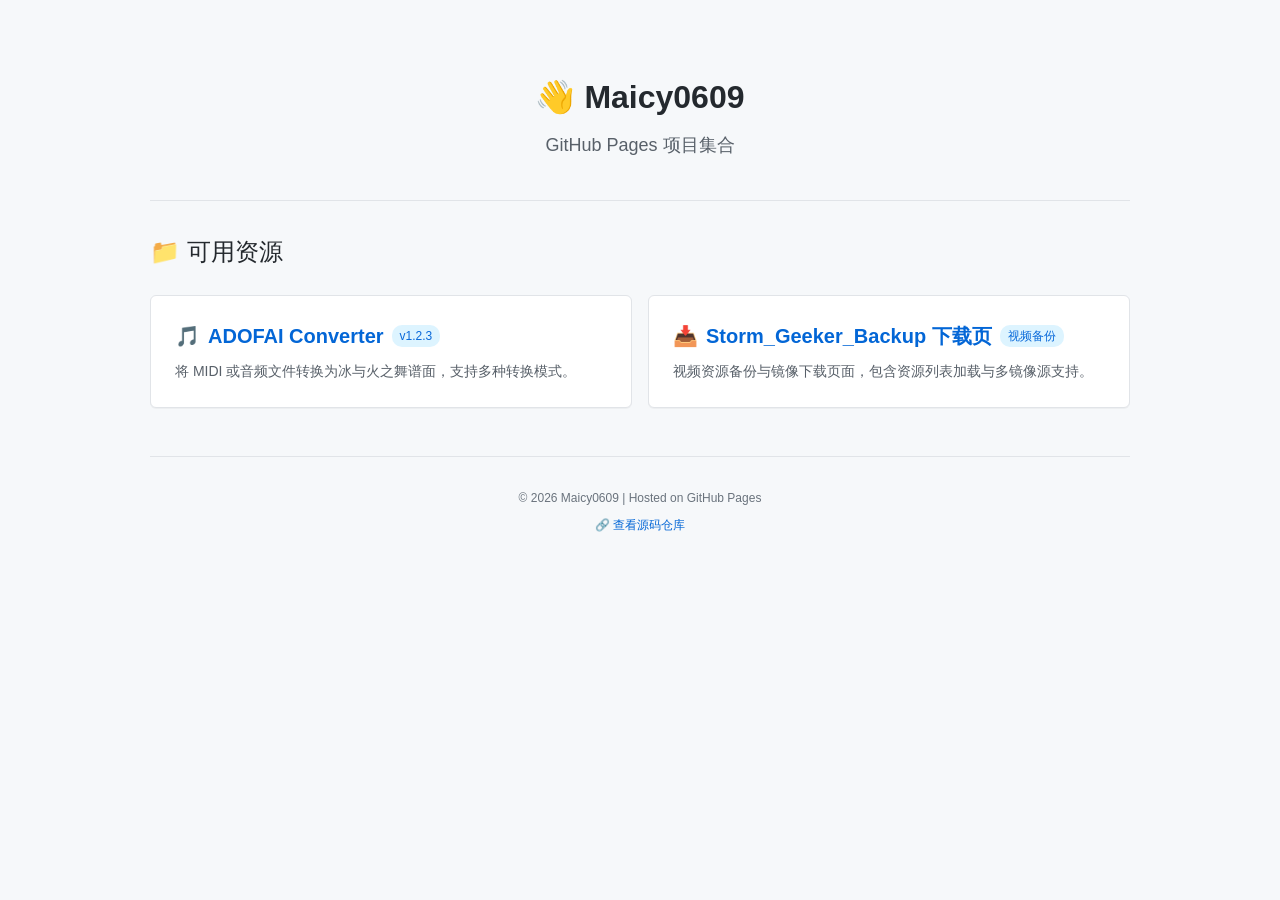
==== index.html @ 808092dd "feat: 更新 ADOFAI Converter 到 v1.2.3 - 更新底部链接为 Maicy0609 仓库 - 添加 File System Access API 兼容性检测 - 浏览器不支持" ====
<!DOCTYPE html>
<html lang="zh-CN">
<head>
    <meta charset="UTF-8">
    <meta name="viewport" content="width=device-width, initial-scale=1.0">
    <title>Maicy0609 - 项目主页</title>
    <style>
        * { margin: 0; padding: 0; box-sizing: border-box; }
        body { 
            font-family: -apple-system, BlinkMacSystemFont, "Segoe UI", Helvetica, Arial, sans-serif;
            line-height: 1.6; 
            color: #24292e;
            background: #f6f8fa;
        }
        .container { 
            max-width: 1012px; 
            margin: 0 auto; 
            padding: 32px 16px; 
        }
        header { 
            text-align: center; 
            padding: 40px 0; 
            border-bottom: 1px solid #e1e4e8;
            margin-bottom: 32px;
        }
        h1 { font-size: 32px; font-weight: 600; margin-bottom: 8px; }
        .subtitle { color: #586069; font-size: 18px; }
        
        .nav-grid {
            display: grid;
            grid-template-columns: repeat(auto-fit, minmax(300px, 1fr));
            gap: 16px;
            margin-top: 24px;
        }
        
        .nav-card {
            background: white;
            border: 1px solid #e1e4e8;
            border-radius: 6px;
            padding: 24px;
            text-decoration: none;
            color: inherit;
            transition: all 0.2s;
            box-shadow: 0 1px 0 rgba(27,31,35,0.04);
        }
        
        .nav-card:hover {
            border-color: #0366d6;
            transform: translateY(-2px);
            box-shadow: 0 3px 6px rgba(149, 157, 165, 0.15);
        }
        
        .nav-card h3 {
            color: #0366d6;
            font-size: 20px;
            margin-bottom: 8px;
            display: flex;
            align-items: center;
            gap: 8px;
        }
        
        .nav-card p {
            color: #586069;
            font-size: 14px;
        }
        
        .badge {
            display: inline-block;
            padding: 2px 8px;
            font-size: 12px;
            font-weight: 500;
            line-height: 18px;
            border-radius: 10px;
            background-color: #ddf4ff;
            color: #0969da;
        }
        
        footer {
            margin-top: 48px;
            padding-top: 32px;
            border-top: 1px solid #e1e4e8;
            text-align: center;
            color: #6a737d;
            font-size: 12px;
        }
    </style>
</head>
<body>
    <div class="container">
        <header>
            <h1>👋 Maicy0609</h1>
            <p class="subtitle">GitHub Pages 项目集合</p>
        </header>

        <section>
            <h2 style="font-size: 24px; font-weight: 400; margin-bottom: 16px;">📁 可用资源</h2>
            <div class="nav-grid">
                <!-- ADOFAI 音乐转换器 -->
                <a href="./ADOFAI_Converter/" class="nav-card">
                    <h3>
                        <span>🎵</span>
                        ADOFAI Converter
                        <span class="badge">v1.2.3</span>
                    </h3>
                    <p>将 MIDI 或音频文件转换为冰与火之舞谱面，支持多种转换模式。</p>
                </a>
                
                <!-- 引用已存在的 Video_Backup 子页面 -->
                <a href="./Video_Backup/video_backup.html" class="nav-card">
                    <h3>
                        <span>📥</span>
                        Storm_Geeker_Backup 下载页
                        <span class="badge">视频备份</span>
                    </h3>
                    <p>视频资源备份与镜像下载页面，包含资源列表加载与多镜像源支持。</p>
                </a>
            </div>
        </section>

        <footer>
            <p>© 2026 Maicy0609 | Hosted on GitHub Pages</p>
            <p style="margin-top: 8px;">
                <a href="https://github.com/Maicy0609/maicy0609.github.io" style="color: #0366d6; text-decoration: none;">
                    🔗 查看源码仓库
                </a>
            </p>
        </footer>
    </div>
</body>
</html>
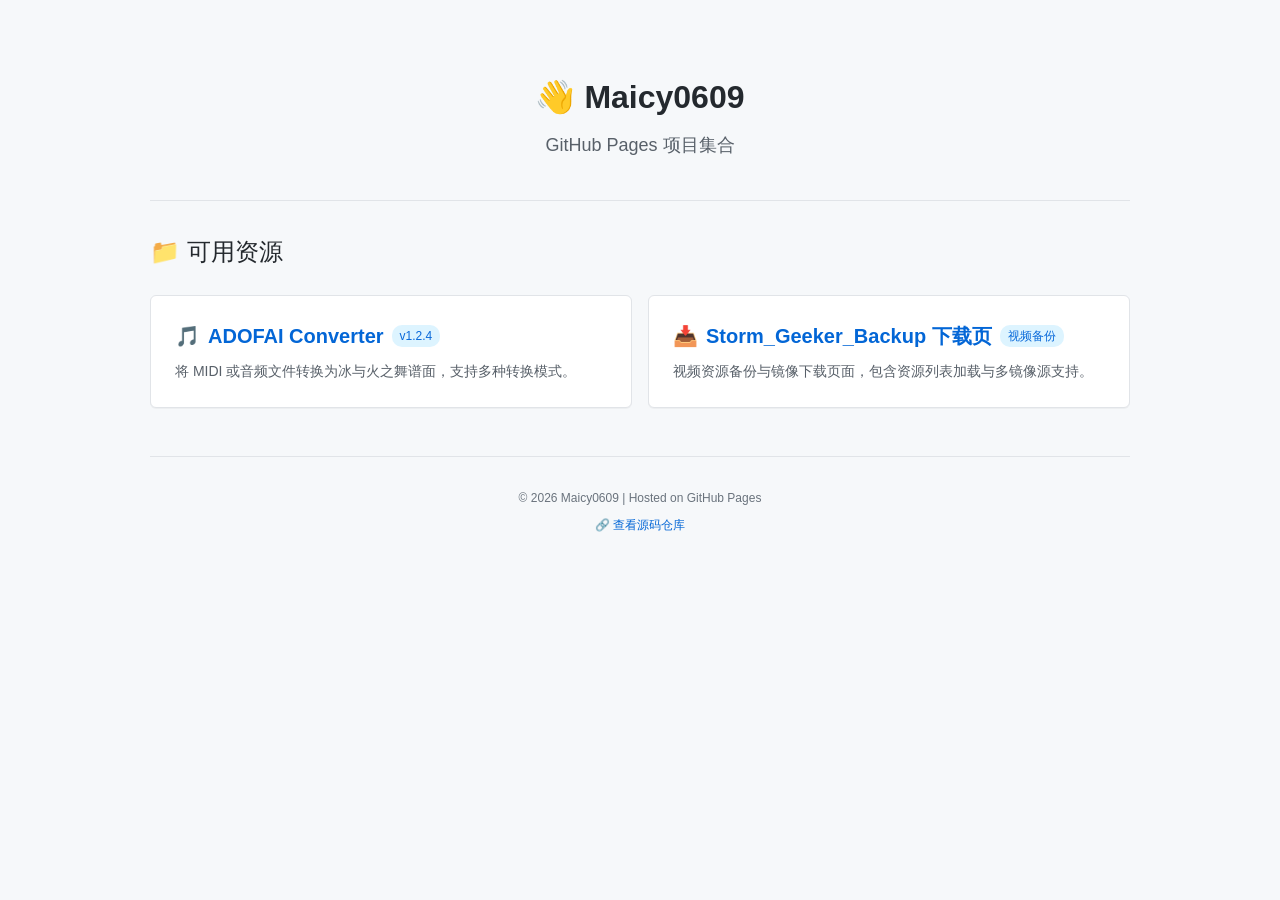
==== commit d9e7a4ee: "feat: 更新 ADOFAI Converter 到 v1.2.4 - 检测流式写入 API 并显示状态气泡 - 无论支持与否都显示相应提示信息" ====
--- a/index.html
+++ b/index.html
@@ -100,7 +100,7 @@
                     <h3>
                         <span>🎵</span>
                         ADOFAI Converter
-                        <span class="badge">v1.2.3</span>
+                        <span class="badge">v1.2.4</span>
                     </h3>
                     <p>将 MIDI 或音频文件转换为冰与火之舞谱面，支持多种转换模式。</p>
                 </a>
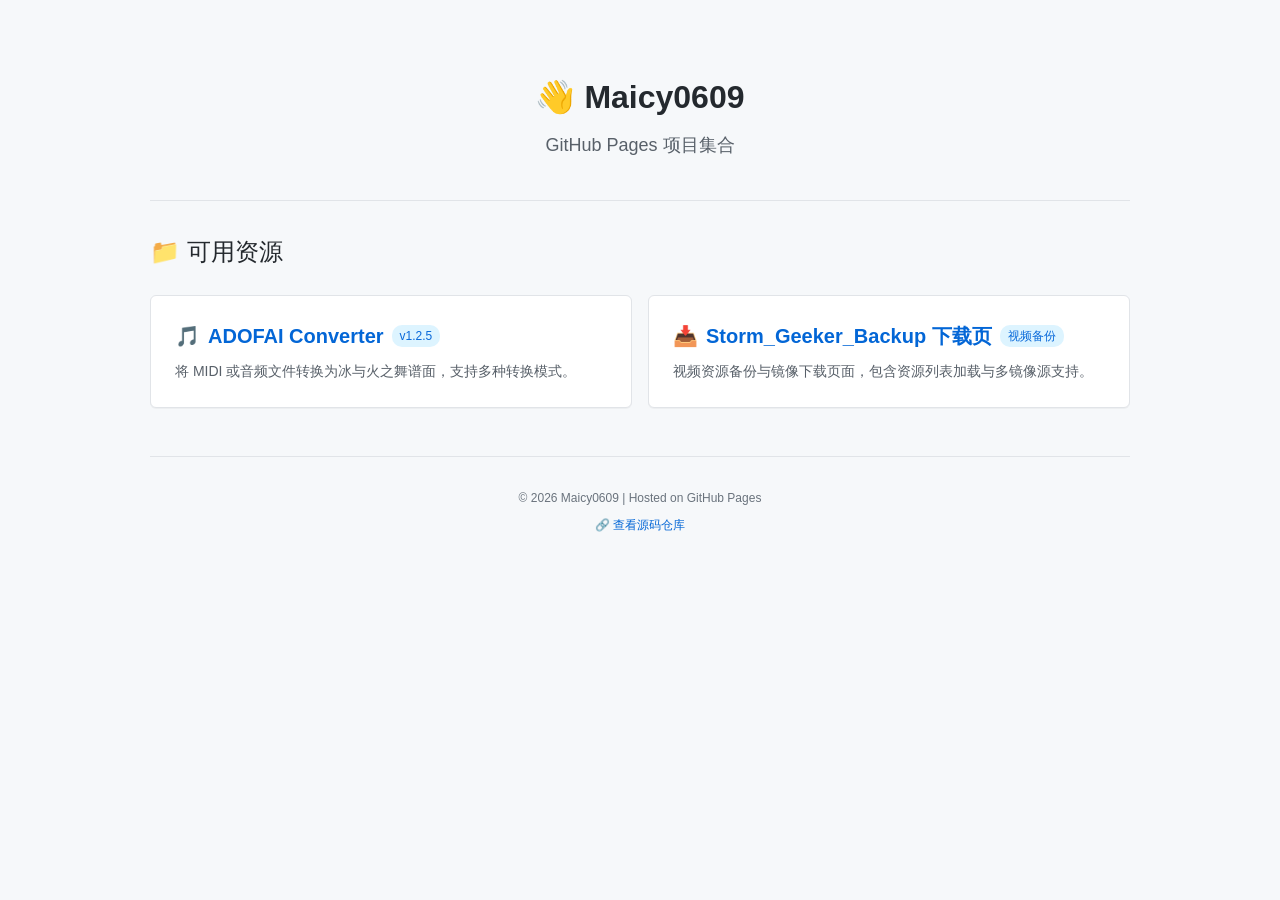
==== commit 6358946d: "feat: 更新 ADOFAI Converter 到 v1.2.5 优化下载文件名格式: - MIDI angle: 音乐名_八度偏移_angle.adofai - MIDI zipper: 音乐名" ====
--- a/index.html
+++ b/index.html
@@ -100,7 +100,7 @@
                     <h3>
                         <span>🎵</span>
                         ADOFAI Converter
-                        <span class="badge">v1.2.4</span>
+                        <span class="badge">v1.2.5</span>
                     </h3>
                     <p>将 MIDI 或音频文件转换为冰与火之舞谱面，支持多种转换模式。</p>
                 </a>
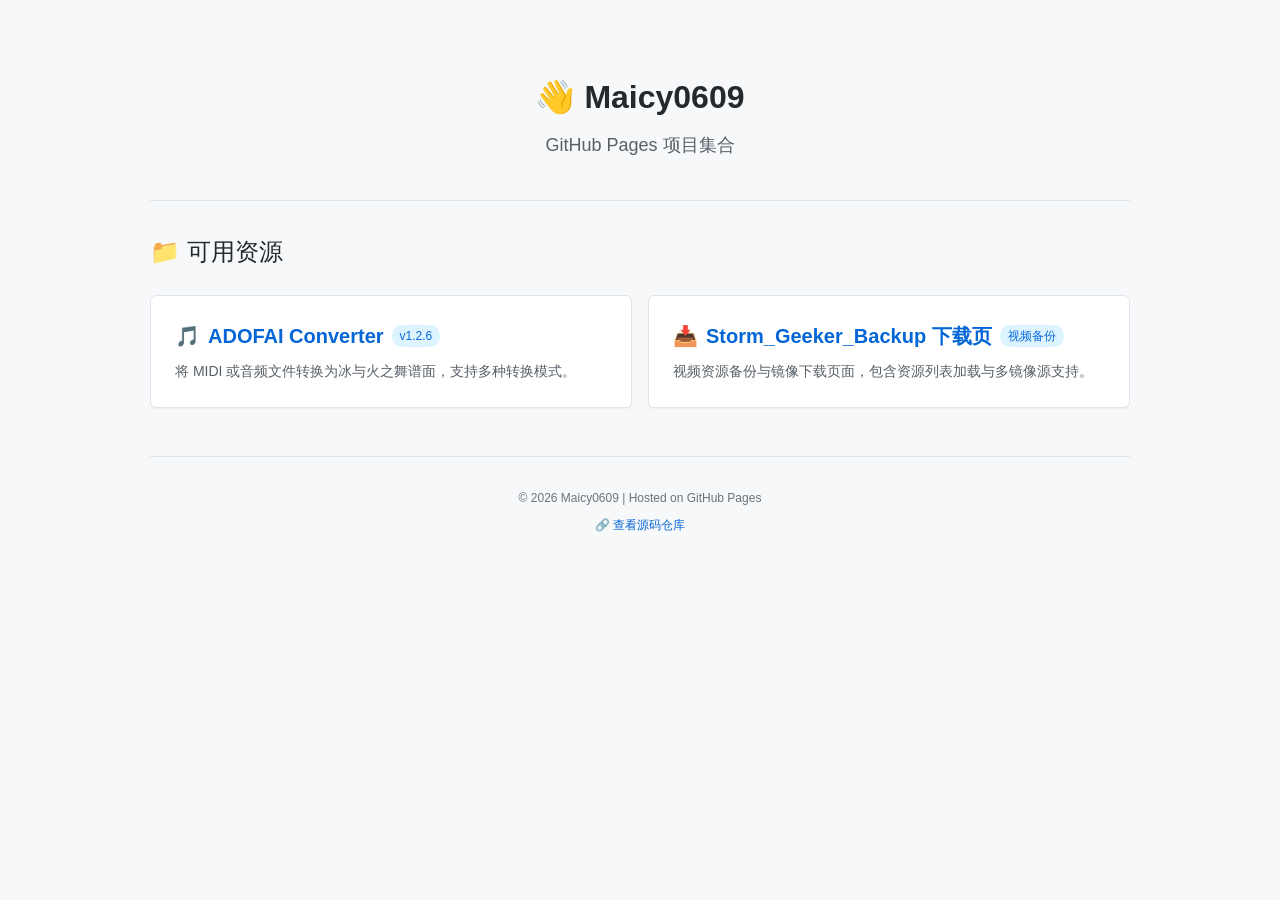
==== commit 63803d37: "fix: 更新 ADOFAI Converter 到 v1.2.6 - 修复 Toast 气泡显示位置（顶部居中） - 修复下载文件后缀名为 .adofai - 使用 File System Acce" ====
--- a/index.html
+++ b/index.html
@@ -100,7 +100,7 @@
                     <h3>
                         <span>🎵</span>
                         ADOFAI Converter
-                        <span class="badge">v1.2.5</span>
+                        <span class="badge">v1.2.6</span>
                     </h3>
                     <p>将 MIDI 或音频文件转换为冰与火之舞谱面，支持多种转换模式。</p>
                 </a>
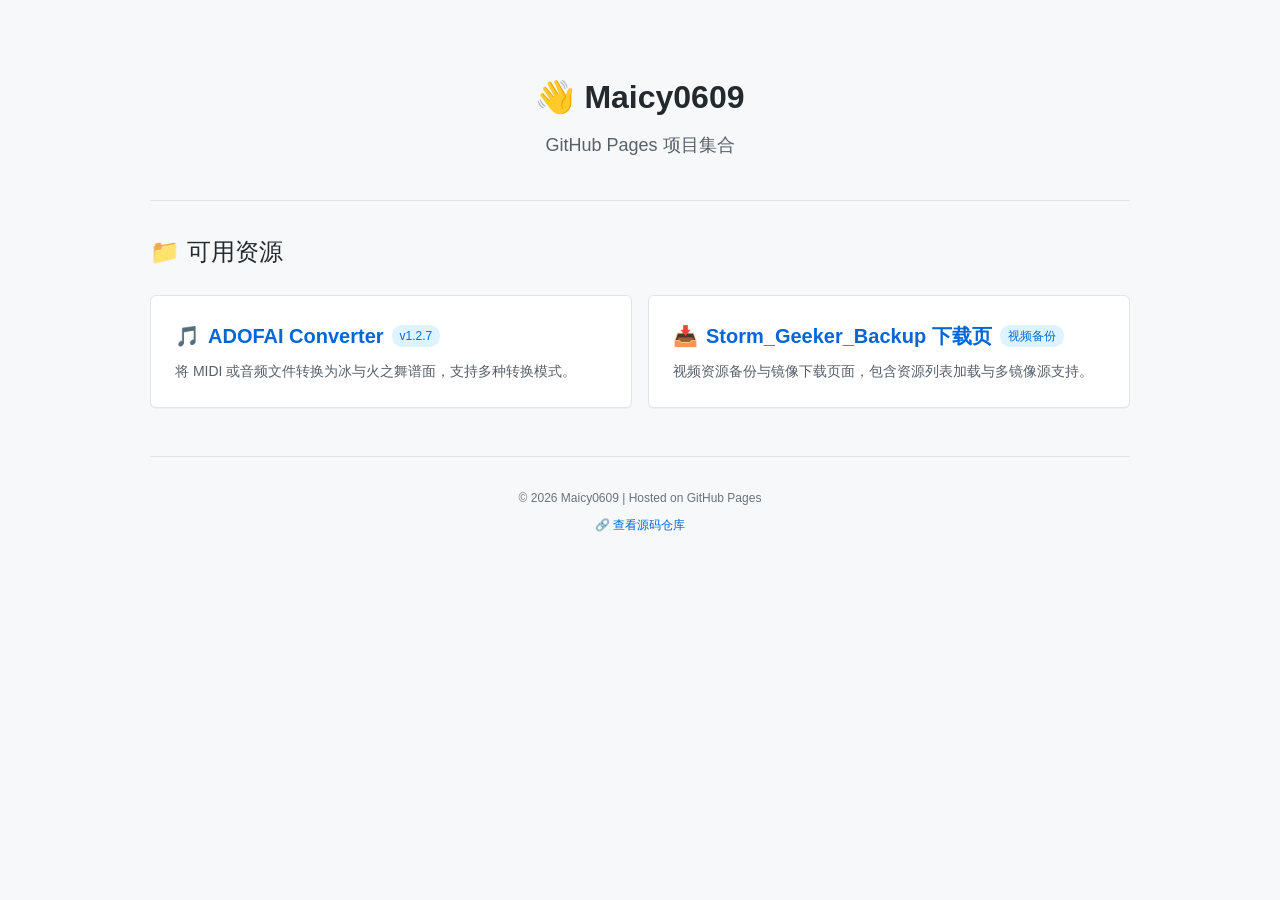
==== commit 556cdc09: "fix: 修复 Toast 首次加载不显示的问题，更新到 v1.2.7 - 添加 mounted 状态解决 SSR hydration 问题 - 确保组件在客户端完全挂载后才显示 toast" ====
--- a/index.html
+++ b/index.html
@@ -100,7 +100,7 @@
                     <h3>
                         <span>🎵</span>
                         ADOFAI Converter
-                        <span class="badge">v1.2.6</span>
+                        <span class="badge">v1.2.7</span>
                     </h3>
                     <p>将 MIDI 或音频文件转换为冰与火之舞谱面，支持多种转换模式。</p>
                 </a>
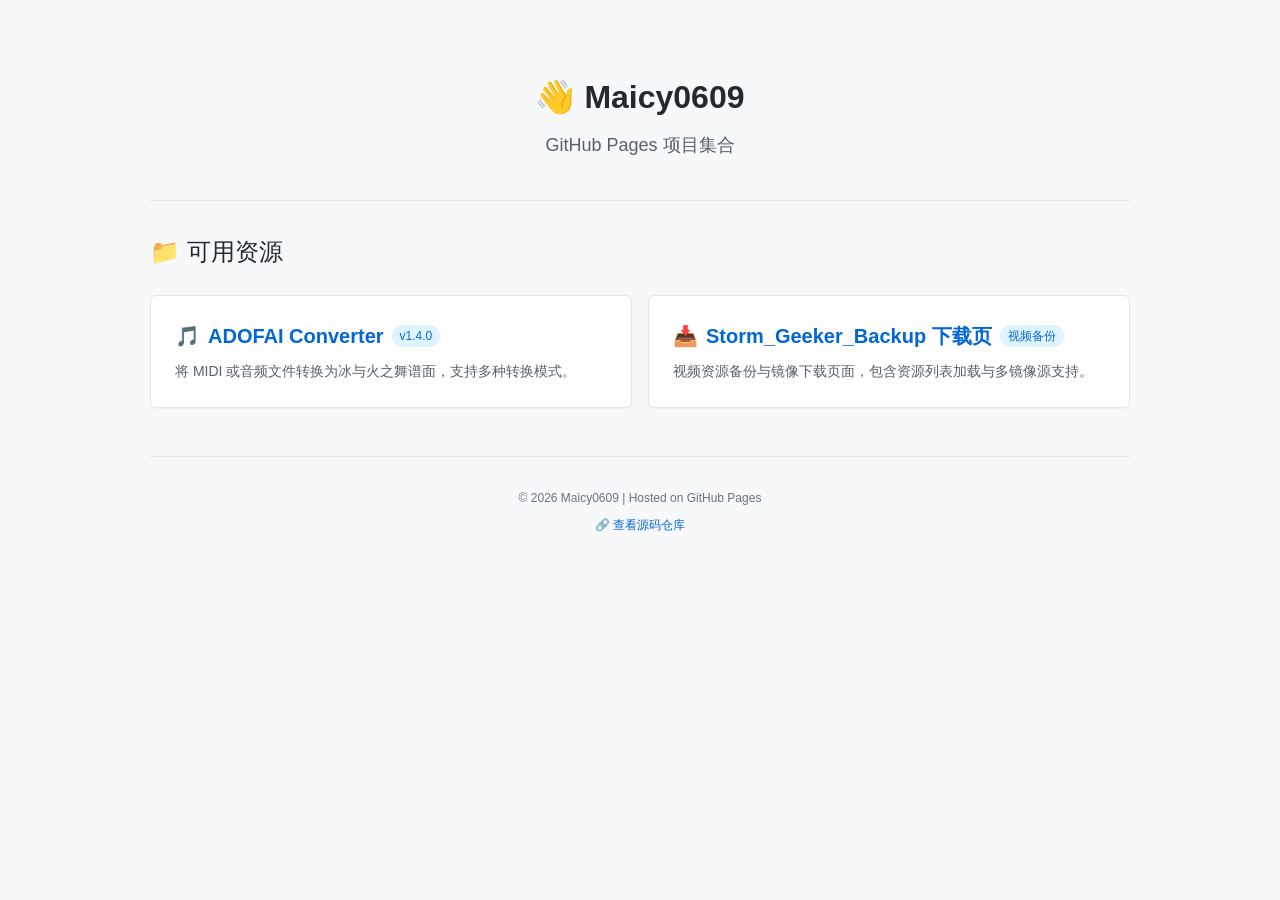
==== commit 91b33276: "更新 index.html" ====
--- a/index.html
+++ b/index.html
@@ -100,7 +100,7 @@
                     <h3>
                         <span>🎵</span>
                         ADOFAI Converter
-                        <span class="badge">v1.2.7</span>
+                        <span class="badge">v1.4.0</span>
                     </h3>
                     <p>将 MIDI 或音频文件转换为冰与火之舞谱面，支持多种转换模式。</p>
                 </a>
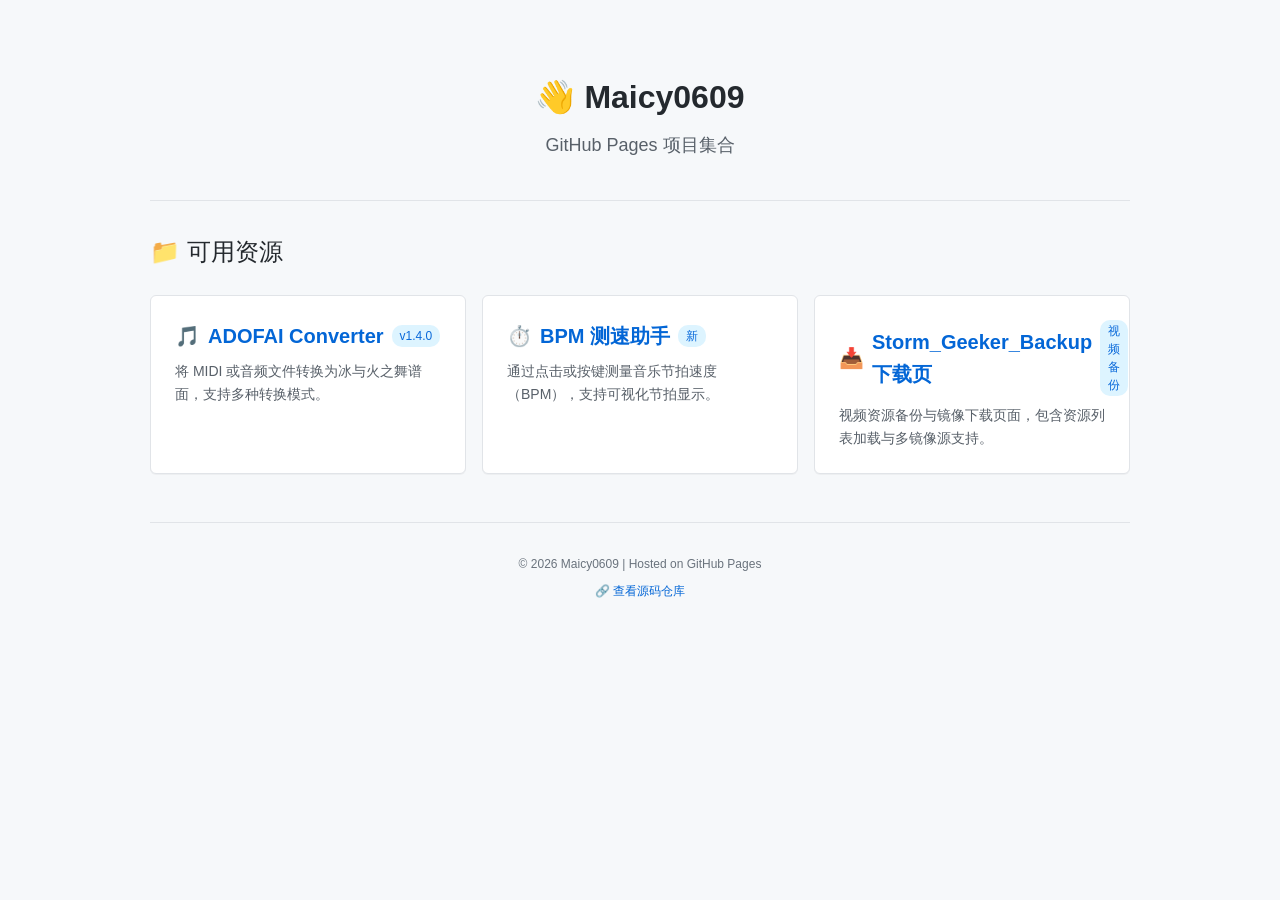
==== commit f8298af2: "Add BPM Measurer project" ====
--- a/index.html
+++ b/index.html
@@ -105,6 +105,16 @@
                     <p>将 MIDI 或音频文件转换为冰与火之舞谱面，支持多种转换模式。</p>
                 </a>
                 
+                <!-- BPM 测速助手 -->
+                <a href="./BPM_Measurer/" class="nav-card">
+                    <h3>
+                        <span>⏱️</span>
+                        BPM 测速助手
+                        <span class="badge">新</span>
+                    </h3>
+                    <p>通过点击或按键测量音乐节拍速度（BPM），支持可视化节拍显示。</p>
+                </a>
+
                 <!-- 引用已存在的 Video_Backup 子页面 -->
                 <a href="./Video_Backup/video_backup.html" class="nav-card">
                     <h3>
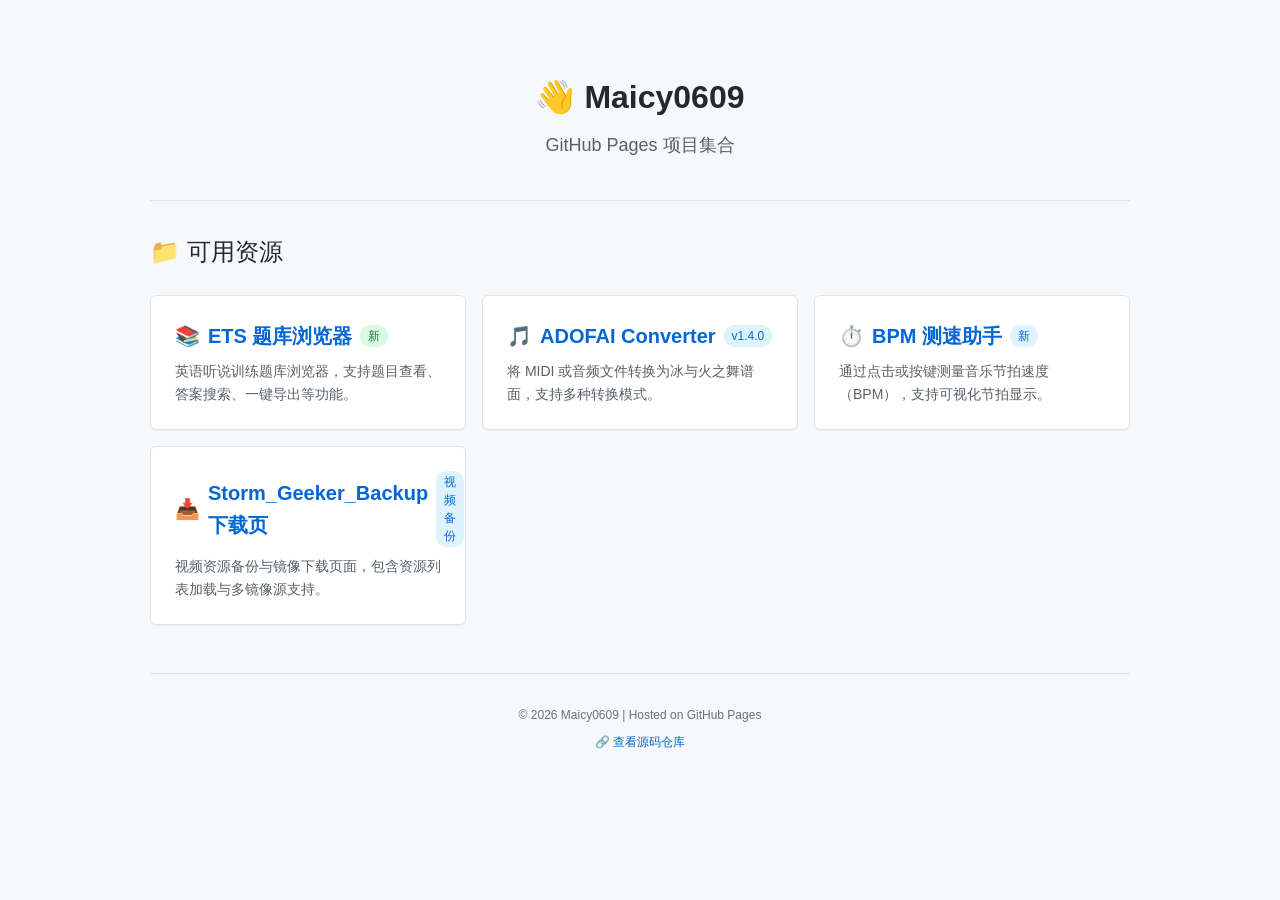
==== commit 23d6ae69: "Add ETS Resource Viewer link" ====
--- a/index.html
+++ b/index.html
@@ -75,6 +75,11 @@
             color: #0969da;
         }
         
+        .badge-new {
+            background-color: #dafbe1;
+            color: #1a7f37;
+        }
+        
         footer {
             margin-top: 48px;
             padding-top: 32px;
@@ -95,6 +100,16 @@
         <section>
             <h2 style="font-size: 24px; font-weight: 400; margin-bottom: 16px;">📁 可用资源</h2>
             <div class="nav-grid">
+                <!-- ETS 英语听说训练题库浏览器 -->
+                <a href="https://maicy0609.github.io/ets-resource-viewer/" class="nav-card">
+                    <h3>
+                        <span>📚</span>
+                        ETS 题库浏览器
+                        <span class="badge badge-new">新</span>
+                    </h3>
+                    <p>英语听说训练题库浏览器，支持题目查看、答案搜索、一键导出等功能。</p>
+                </a>
+
                 <!-- ADOFAI 音乐转换器 -->
                 <a href="./ADOFAI_Converter/" class="nav-card">
                     <h3>
